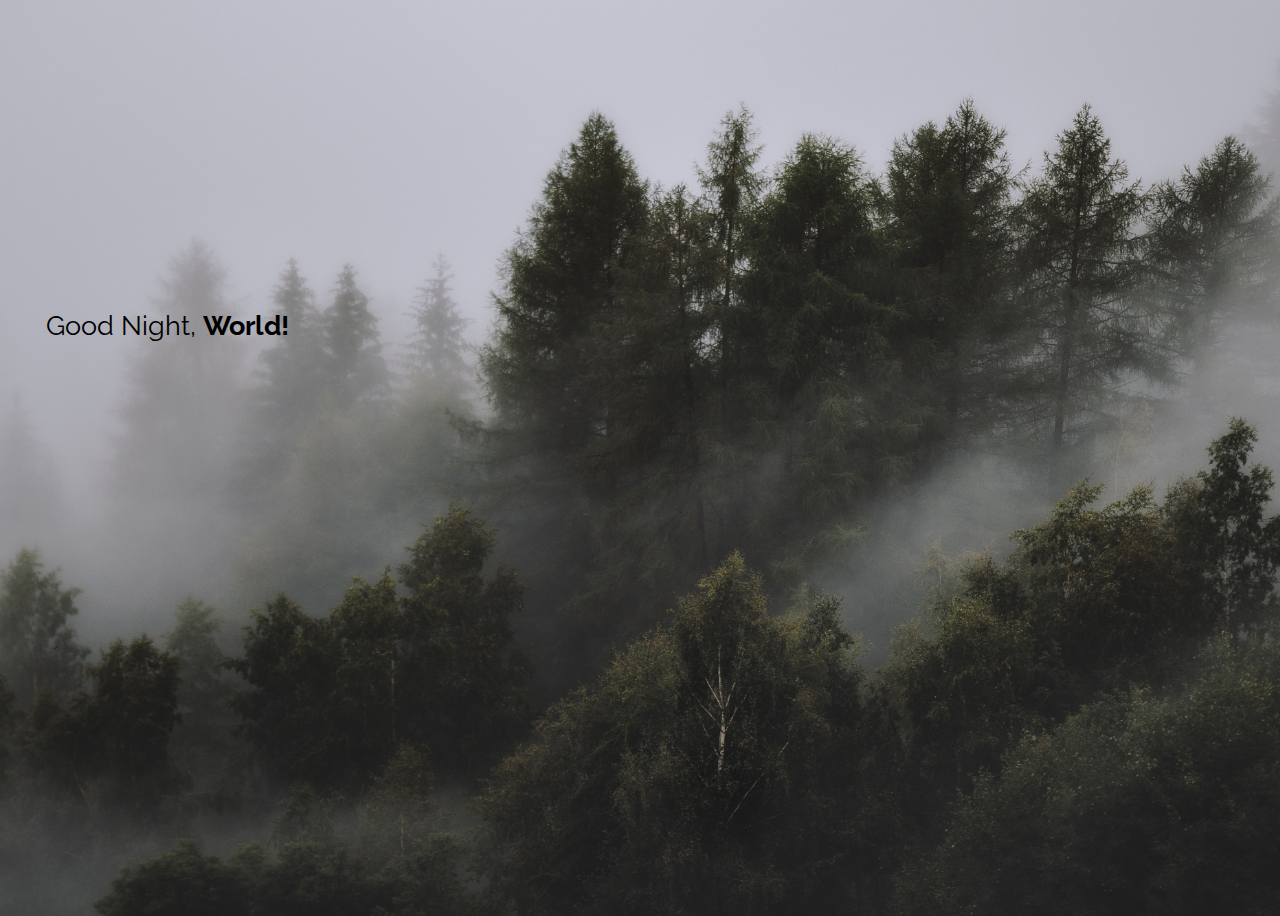
==== index.html @ f0c370d9 "my first commit" ====
<!DOCTYPE html>
<head>
    <link rel="stylesheet" type="text/css" href="try.css">
    <title>
        Version 2
    </title>
    <body><div class= "gn">Good Night, <span id ="greet"> </span></div>
        <script src="index.js"></script>
    </body>
</head>
---- try.css ----
@import url('https://fonts.googleapis.com/css?family=Raleway');
@import url('https://fonts.googleapis.com/css?family=Dokdo');

body{
    height: 100vh;
    background: url('background.jpg') no-repeat center center / cover;
    overflow: hidden;
}

.gn{
    position: absolute;
    font-family: 'Raleway';
    font-size: 27px;
    padding: 8cm 1cm
}

#greet{
    color: black;
    font-weight: 700;
    
}
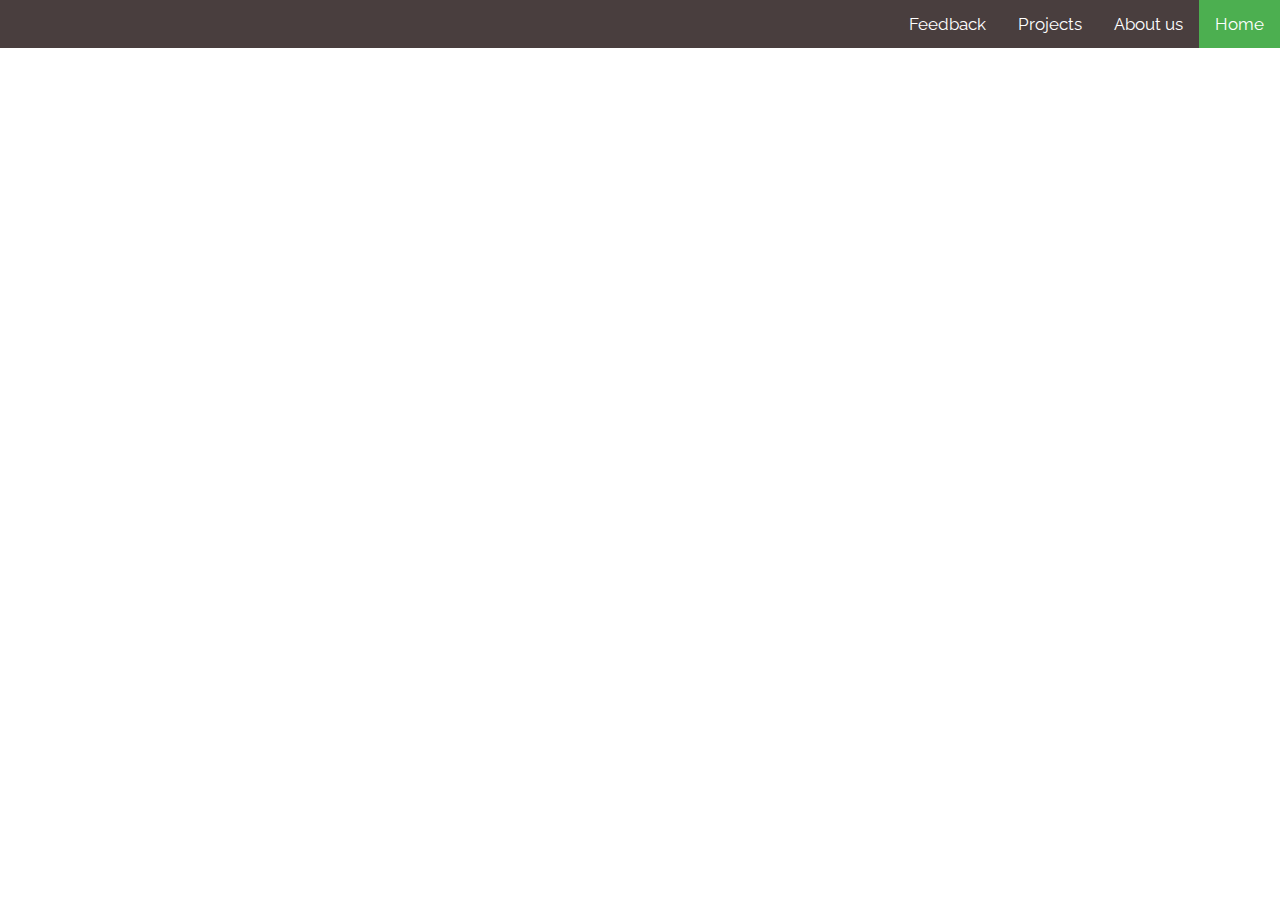
==== commit 54835a03: "Added navbar" ====
--- a/index.html
+++ b/index.html
@@ -1,10 +1,19 @@
 <!DOCTYPE html>
 <head>
-    <link rel="stylesheet" type="text/css" href="try.css">
+    <meta name="viewport" content="width=device-width, initial-scale=1">
+    <link rel="stylesheet" type="text/css" href="index.css">
     <title>
         Version 2
     </title>
-    <body><div class= "gn">Good Night, <span id ="greet"> </span></div>
-        <script src="index.js"></script>
+    <body>
+       <ul class="topnav">
+           <li><a class="active" href="index.html">Home</a>
+            <li><a href="#about">About us</a></li>
+            <li><a href="#projects">Projects</a></li>
+            <li><a href="#feedback">Feedback</a></li>
+       </ul>
+       <div class="hero-image">
+           
+       </div>
     </body>
 </head>--- a/index.css
+++ b/index.css
@@ -0,0 +1,62 @@
+@import url('https://fonts.googleapis.com/css?family=Raleway');
+@import url('https://fonts.googleapis.com/css?family=Dokdo');
+
+body{
+    margin: 0;
+}
+
+.hero-image{
+    background: url('background.jpg');
+    background-size: cover;
+    position: relative;
+}
+
+li{
+    display: inline;
+    padding: 16px 17px;
+    font-size: 18px;
+}
+
+
+.topnav{
+    background-color: rgb(73, 62, 62);
+    overflow: hidden;
+    position: fixed;
+    top: 0%;
+    width: 100%;
+    margin: 0;
+    padding: 0;
+}
+
+.topnav a{
+    float: right;
+    text-align: center;
+    padding: 14px 16px;
+    font-size: 17px;
+    text-decoration: none;
+    color: white;
+    font-family: 'Raleway';
+}
+
+.topnav a:hover{
+    background-color: #ddd;
+    color: black;
+}
+
+.topnav a.active{
+    background-color: #4caf50;
+    color: white;
+}
+
+.gn{
+    position: absolute;
+    font-family: 'Raleway';
+    font-size: 27px;
+    padding: 8cm 1cm
+}
+
+#greet{
+    color: black;
+    font-weight: 700;
+    
+}
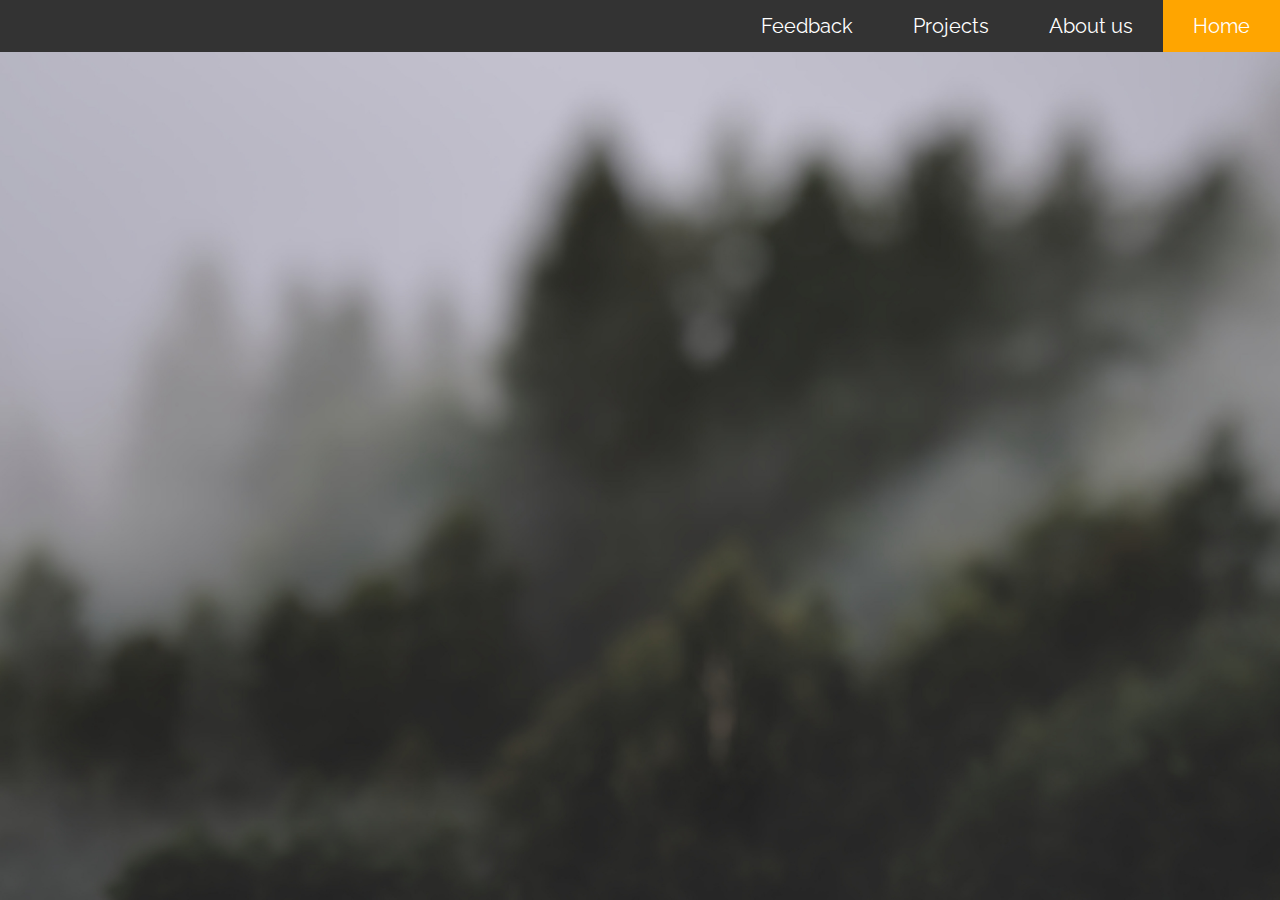
==== commit 975e0bf3: "added backgroud" ====
--- a/index.html
+++ b/index.html
@@ -1,19 +1,20 @@
 <!DOCTYPE html>
+<html>
 <head>
     <meta name="viewport" content="width=device-width, initial-scale=1">
     <link rel="stylesheet" type="text/css" href="index.css">
     <title>
-        Version 2
+        Portfolio
     </title>
+</head>
     <body>
-       <ul class="topnav">
-           <li><a class="active" href="index.html">Home</a>
-            <li><a href="#about">About us</a></li>
-            <li><a href="#projects">Projects</a></li>
-            <li><a href="#feedback">Feedback</a></li>
-       </ul>
-       <div class="hero-image">
-           
-       </div>
+        <header>
+                <ul>
+                        <li><a class="active" href="index.html">Home</a>
+                         <li><a href="#about">About us</a></li>
+                         <li><a href="#projects">Projects</a></li>
+                         <li><a href="#feedback">Feedback</a></li>
+                     </ul>
+        </header>
     </body>
-</head>+</html>--- a/index.css
+++ b/index.css
@@ -3,60 +3,40 @@
 
 body{
     margin: 0;
+    height: 100vh;
+    background: url('background.jpg') no-repeat center center / cover;
+    overflow: hidden;
 }
 
-.hero-image{
-    background: url('background.jpg');
-    background-size: cover;
-    position: relative;
+ul{
+    list-style-type: none;
+    margin: 0;
+    padding: 0;
+    overflow: hidden;
+    background-color: #333;
+    position: fixed;
+    top: 0;
+    width: 100%;
 }
 
-li{
-    display: inline;
-    padding: 16px 17px;
-    font-size: 18px;
+li {
+    float: right;
+    font-family: 'Raleway';
+    font-size: 20px;
+  }
+  
+li a {
+    display: block;
+    color: white;
+    text-align: center;
+    padding: 14px 30px;
+    text-decoration: none;
 }
-
-
-.topnav{
-    background-color: rgb(73, 62, 62);
-    overflow: hidden;
-    position: fixed;
-    top: 0%;
-    width: 100%;
-    margin: 0;
-    padding: 0;
+  
+li a:hover:not(.active) {
+    background-color: rgb(122, 122, 122);
 }
-
-.topnav a{
-    float: right;
-    text-align: center;
-    padding: 14px 16px;
-    font-size: 17px;
-    text-decoration: none;
-    color: white;
-    font-family: 'Raleway';
+  
+.active {
+    background-color: orange;
 }
-
-.topnav a:hover{
-    background-color: #ddd;
-    color: black;
-}
-
-.topnav a.active{
-    background-color: #4caf50;
-    color: white;
-}
-
-.gn{
-    position: absolute;
-    font-family: 'Raleway';
-    font-size: 27px;
-    padding: 8cm 1cm
-}
-
-#greet{
-    color: black;
-    font-weight: 700;
-    
-}
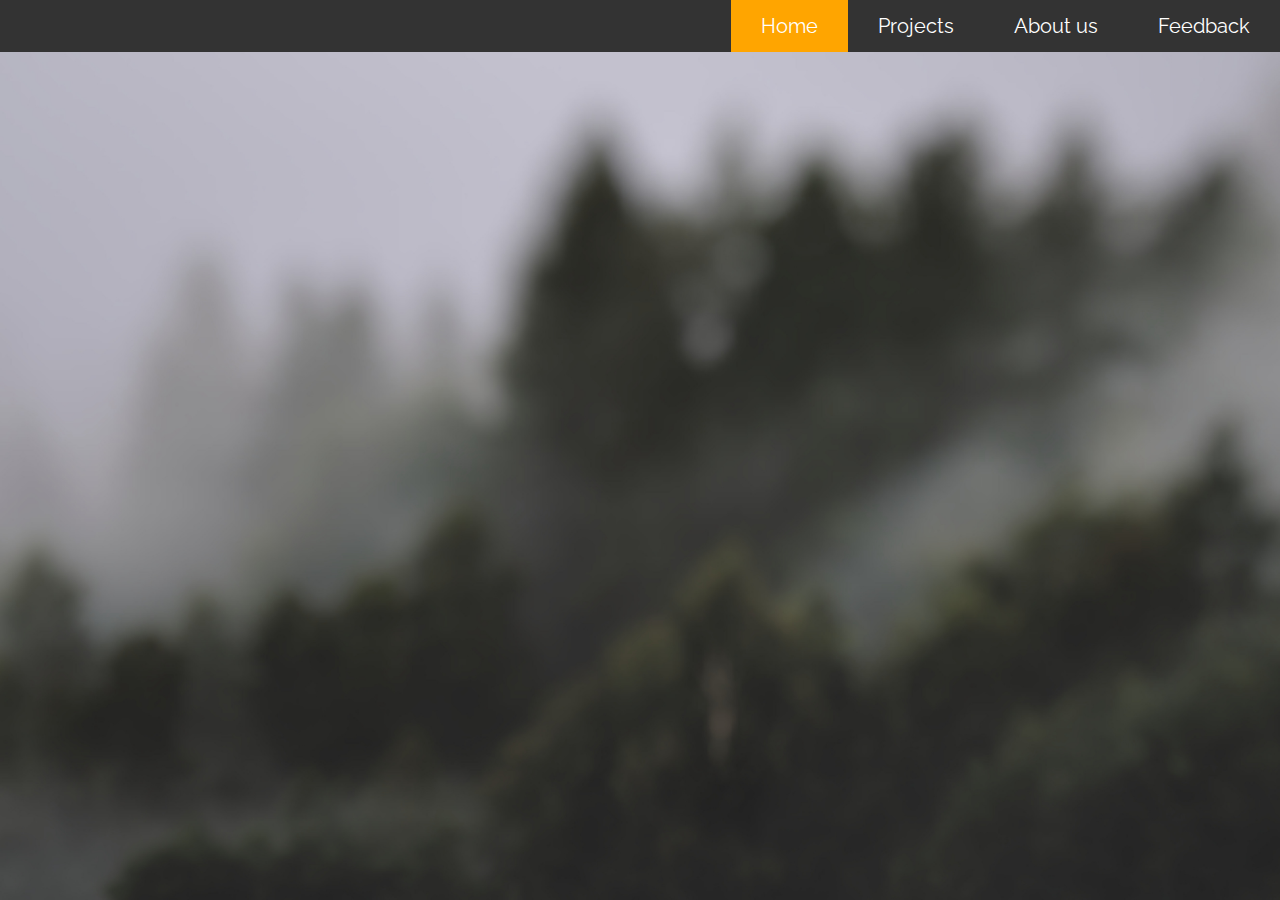
==== commit 0400882a: "Added typewriter effect" ====
--- a/index.html
+++ b/index.html
@@ -10,11 +10,13 @@
     <body>
         <header>
                 <ul>
-                        <li><a class="active" href="index.html">Home</a>
+                        <li><a  href="#feedback">Feedback</a>
                          <li><a href="#about">About us</a></li>
-                         <li><a href="#projects">Projects</a></li>
-                         <li><a href="#feedback">Feedback</a></li>
+                         <li><a href="projects.html">Projects</a></li>
+                         <li><a class="active" href="index.html">Home</a></li>
                      </ul>
         </header>
+        <div class= "gn">Good <span id ="greet"> </span></div>
+        <script src="index.js"></script>
     </body>
 </html>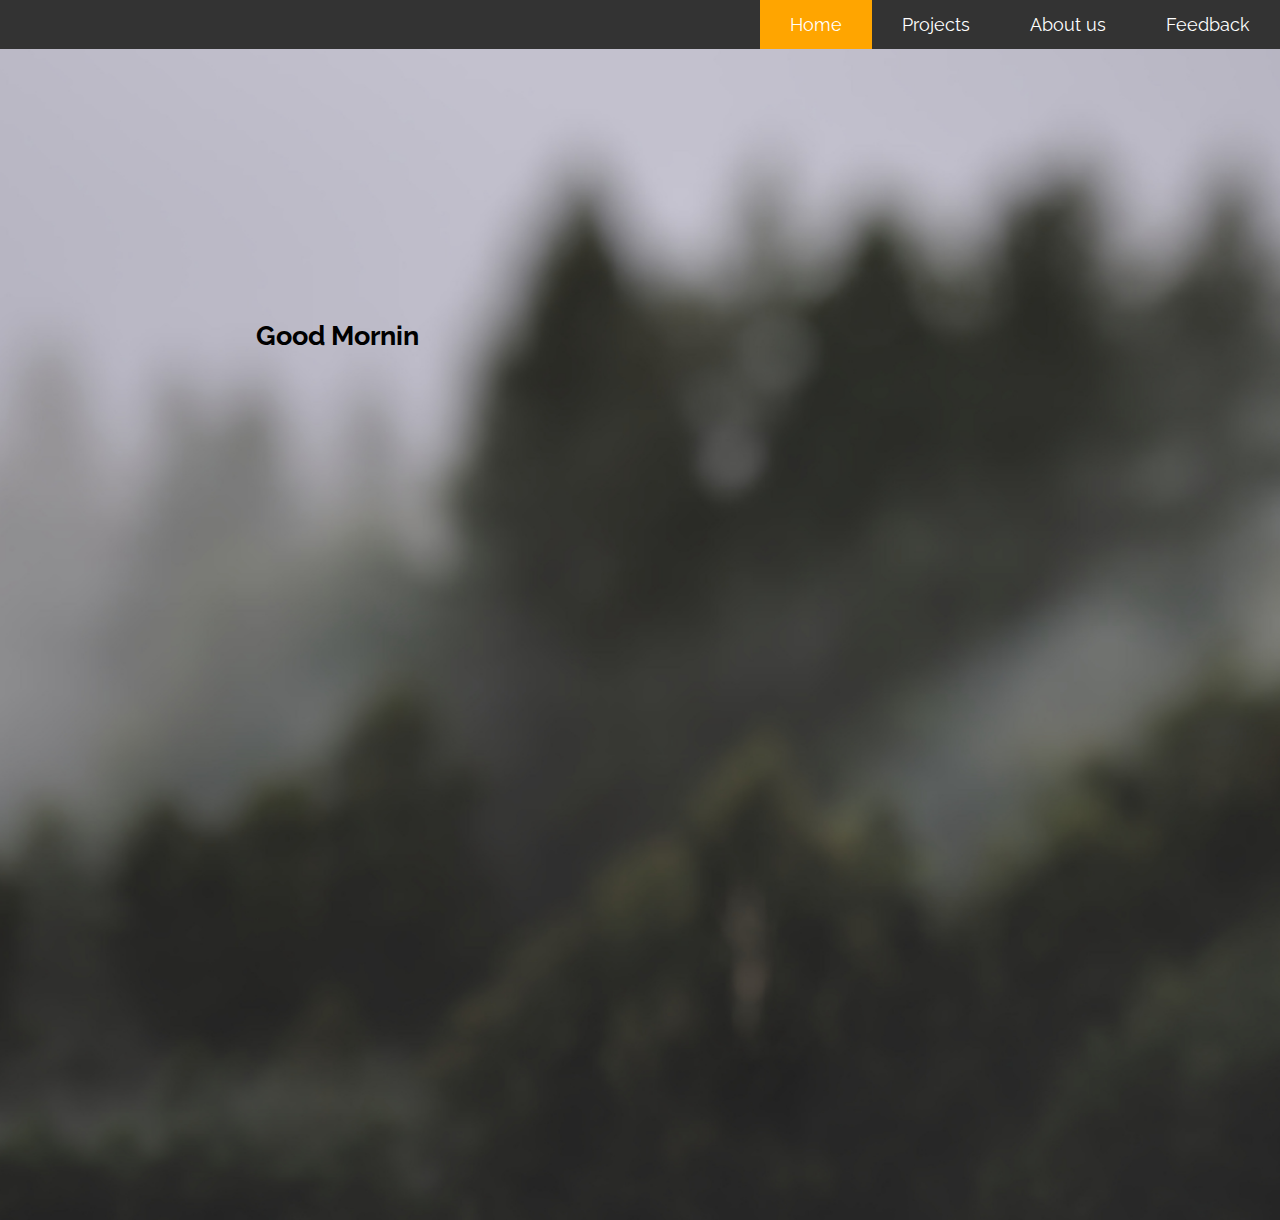
==== commit 1caa733f: "Added directories" ====
--- a/index.html
+++ b/index.html
@@ -2,7 +2,7 @@
 <html>
 <head>
     <meta name="viewport" content="width=device-width, initial-scale=1">
-    <link rel="stylesheet" type="text/css" href="index.css">
+    <link rel="stylesheet" type="text/css" href="../css/index.css">
     <title>
         Portfolio
     </title>
@@ -12,11 +12,11 @@
                 <ul>
                         <li><a  href="#feedback">Feedback</a>
                          <li><a href="#about">About us</a></li>
-                         <li><a href="projects.html">Projects</a></li>
+                         <li><a href="../pages/projects.html">Projects</a></li>
                          <li><a class="active" href="index.html">Home</a></li>
                      </ul>
         </header>
         <div class= "gn">Good <span id ="greet"> </span></div>
-        <script src="index.js"></script>
+        <script src="../javascript/index.js"></script>
     </body>
 </html>--- a/css/index.css
+++ b/css/index.css
@@ -0,0 +1,52 @@
+@import url('https://fonts.googleapis.com/css?family=Raleway');
+
+body{
+    margin: 0;
+    height: 100vh;
+    background: url('../images/background.jpg') no-repeat center center / cover;
+    overflow: hidden;
+}
+
+ul{
+    list-style-type: none;
+    margin: 0;
+    padding: 0;
+    overflow: hidden;
+    background-color: #333;
+    position: fixed;
+    top: 0;
+    width: 100%;
+}
+
+li {
+    float: right;
+    font-family: 'Raleway';
+    font-size: 18px;
+  }
+  
+li a {
+    display: block;
+    color: white;
+    text-align: center;
+    padding: 14px 30px;
+    text-decoration: none;
+}
+  
+li a:hover:not(.active) {
+    background-color: rgb(122, 122, 122);
+}
+  
+.active {
+    background-color: orange;
+}
+
+.gn{
+    margin-top: 25%;
+    margin-left: 20%;
+    font-family: 'Raleway';
+    font-size: 27px;
+    font-weight: 700;
+    color: black;
+}
+
+
